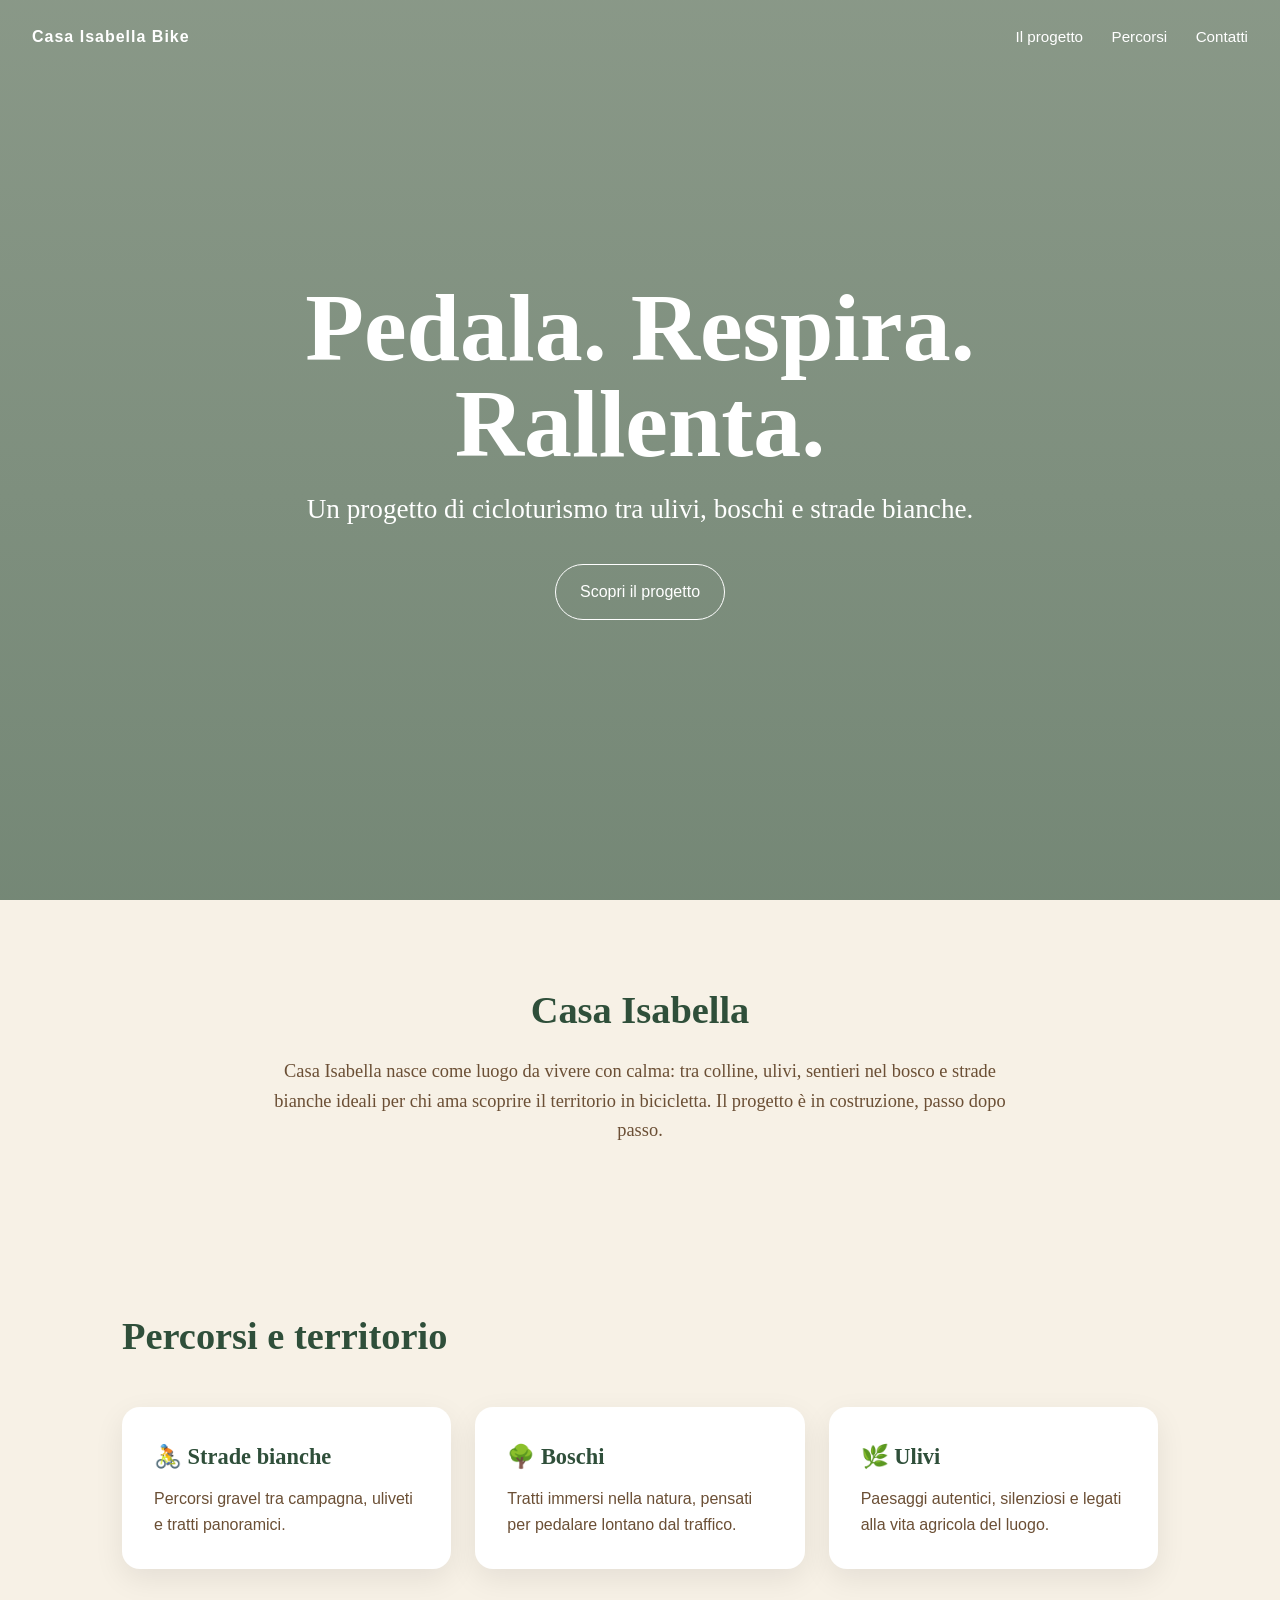
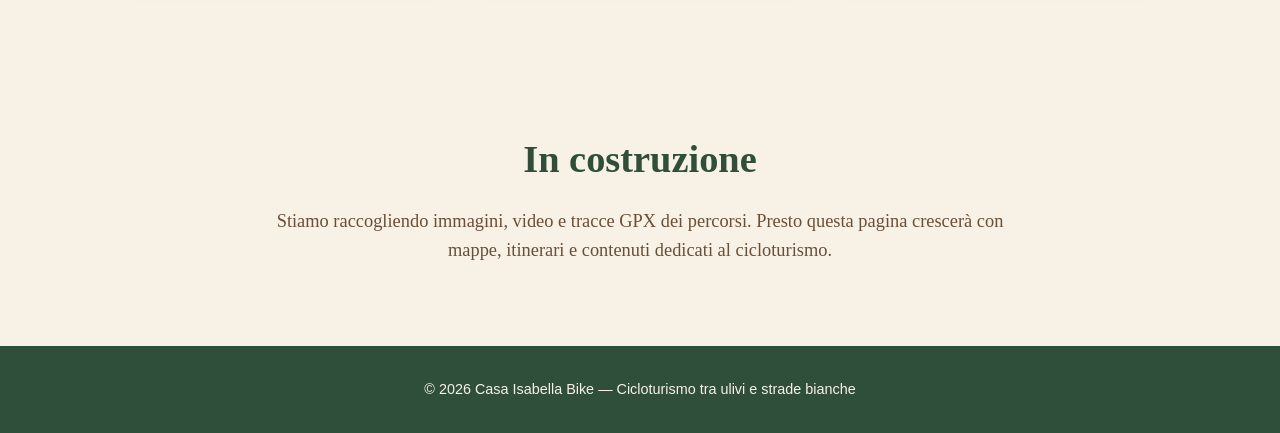
==== index.html @ 79f122bd "background image" ====
<!DOCTYPE html>
<html lang="it">
<head>
  <meta charset="UTF-8" />
  <meta name="viewport" content="width=device-width, initial-scale=1.0" />
  <title>Casa Isabella Bike</title>
  <meta name="description" content="Casa Isabella Bike: un progetto di cicloturismo tra ulivi, boschi e strade bianche." />

  <style>
    :root {
      --green: #2f4f3a;
      --olive: #7a7f45;
      --cream: #f7f1e6;
      --brown: #6b4f35;
      --white: #ffffff;
    }

    * {
      box-sizing: border-box;
      margin: 0;
      padding: 0;
    }

    body {
      font-family: Georgia, "Times New Roman", serif;
      background: var(--cream);
      color: var(--green);
      line-height: 1.6;
    }

    header {
      min-height: 100vh;
      display: flex;
      align-items: center;
      justify-content: center;
      text-align: center;
      padding: 2rem;
      background:
        linear-gradient(rgba(47, 79, 58, 0.55), rgba(47, 79, 58, 0.65)),
        url("images/IMG_0531.JPG");
      background-size: cover;
      background-position: center;
      color: var(--white);
    }

    nav {
      position: absolute;
      top: 0;
      width: 100%;
      padding: 1.5rem 2rem;
      display: flex;
      justify-content: space-between;
      align-items: center;
      font-family: Arial, sans-serif;
    }

    nav .logo {
      font-weight: bold;
      letter-spacing: 1px;
    }

    nav a {
      color: var(--white);
      text-decoration: none;
      margin-left: 1.5rem;
      font-size: 0.95rem;
    }

    .hero {
      max-width: 850px;
    }

    .hero h1 {
      font-size: clamp(3rem, 8vw, 6rem);
      line-height: 1;
      margin-bottom: 1rem;
    }

    .hero p {
      font-size: clamp(1.2rem, 2.5vw, 1.7rem);
      margin-bottom: 2rem;
    }

    .button {
      display: inline-block;
      padding: 0.9rem 1.5rem;
      border: 1px solid var(--white);
      border-radius: 999px;
      color: var(--white);
      text-decoration: none;
      font-family: Arial, sans-serif;
      transition: 0.2s ease;
    }

    .button:hover {
      background: var(--white);
      color: var(--green);
    }

    section {
      padding: 5rem 2rem;
      max-width: 1100px;
      margin: auto;
    }

    .intro {
      text-align: center;
      max-width: 800px;
    }

    .intro h2,
    .cards h2 {
      font-size: 2.4rem;
      margin-bottom: 1rem;
    }

    .intro p {
      font-size: 1.15rem;
      color: var(--brown);
    }

    .card-grid {
      display: grid;
      grid-template-columns: repeat(auto-fit, minmax(230px, 1fr));
      gap: 1.5rem;
      margin-top: 2.5rem;
    }

    .card {
      background: var(--white);
      padding: 2rem;
      border-radius: 18px;
      box-shadow: 0 10px 30px rgba(0,0,0,0.08);
    }

    .card h3 {
      margin-bottom: 0.7rem;
      font-size: 1.4rem;
    }

    .card p {
      color: var(--brown);
      font-family: Arial, sans-serif;
    }

    footer {
      text-align: center;
      padding: 2rem;
      background: var(--green);
      color: var(--cream);
      font-family: Arial, sans-serif;
      font-size: 0.9rem;
    }

    @media (max-width: 700px) {
      nav {
        flex-direction: column;
        gap: 0.8rem;
      }

      nav a {
        margin: 0 0.5rem;
      }
    }
  </style>
</head>

<body>

  <header>
    <nav>
      <div class="logo">Casa Isabella Bike</div>
      <div>
        <a href="#progetto">Il progetto</a>
        <a href="#percorsi">Percorsi</a>
        <a href="#contatti">Contatti</a>
      </div>
    </nav>

    <div class="hero">
      <h1>Pedala. Respira. Rallenta.</h1>
      <p>Un progetto di cicloturismo tra ulivi, boschi e strade bianche.</p>
      <a class="button" href="#progetto">Scopri il progetto</a>
    </div>
  </header>

  <section id="progetto" class="intro">
    <h2>Casa Isabella</h2>
    <p>
      Casa Isabella nasce come luogo da vivere con calma: tra colline, ulivi,
      sentieri nel bosco e strade bianche ideali per chi ama scoprire il territorio
      in bicicletta. Il progetto è in costruzione, passo dopo passo.
    </p>
  </section>

  <section id="percorsi" class="cards">
    <h2>Percorsi e territorio</h2>

    <div class="card-grid">
      <div class="card">
        <h3>🚴 Strade bianche</h3>
        <p>Percorsi gravel tra campagna, uliveti e tratti panoramici.</p>
      </div>

      <div class="card">
        <h3>🌳 Boschi</h3>
        <p>Tratti immersi nella natura, pensati per pedalare lontano dal traffico.</p>
      </div>

      <div class="card">
        <h3>🌿 Ulivi</h3>
        <p>Paesaggi autentici, silenziosi e legati alla vita agricola del luogo.</p>
      </div>
    </div>
  </section>

  <section id="contatti" class="intro">
    <h2>In costruzione</h2>
    <p>
      Stiamo raccogliendo immagini, video e tracce GPX dei percorsi.
      Presto questa pagina crescerà con mappe, itinerari e contenuti dedicati al cicloturismo.
    </p>
  </section>

  <footer>
    © 2026 Casa Isabella Bike — Cicloturismo tra ulivi e strade bianche
  </footer>

</body>
</html>
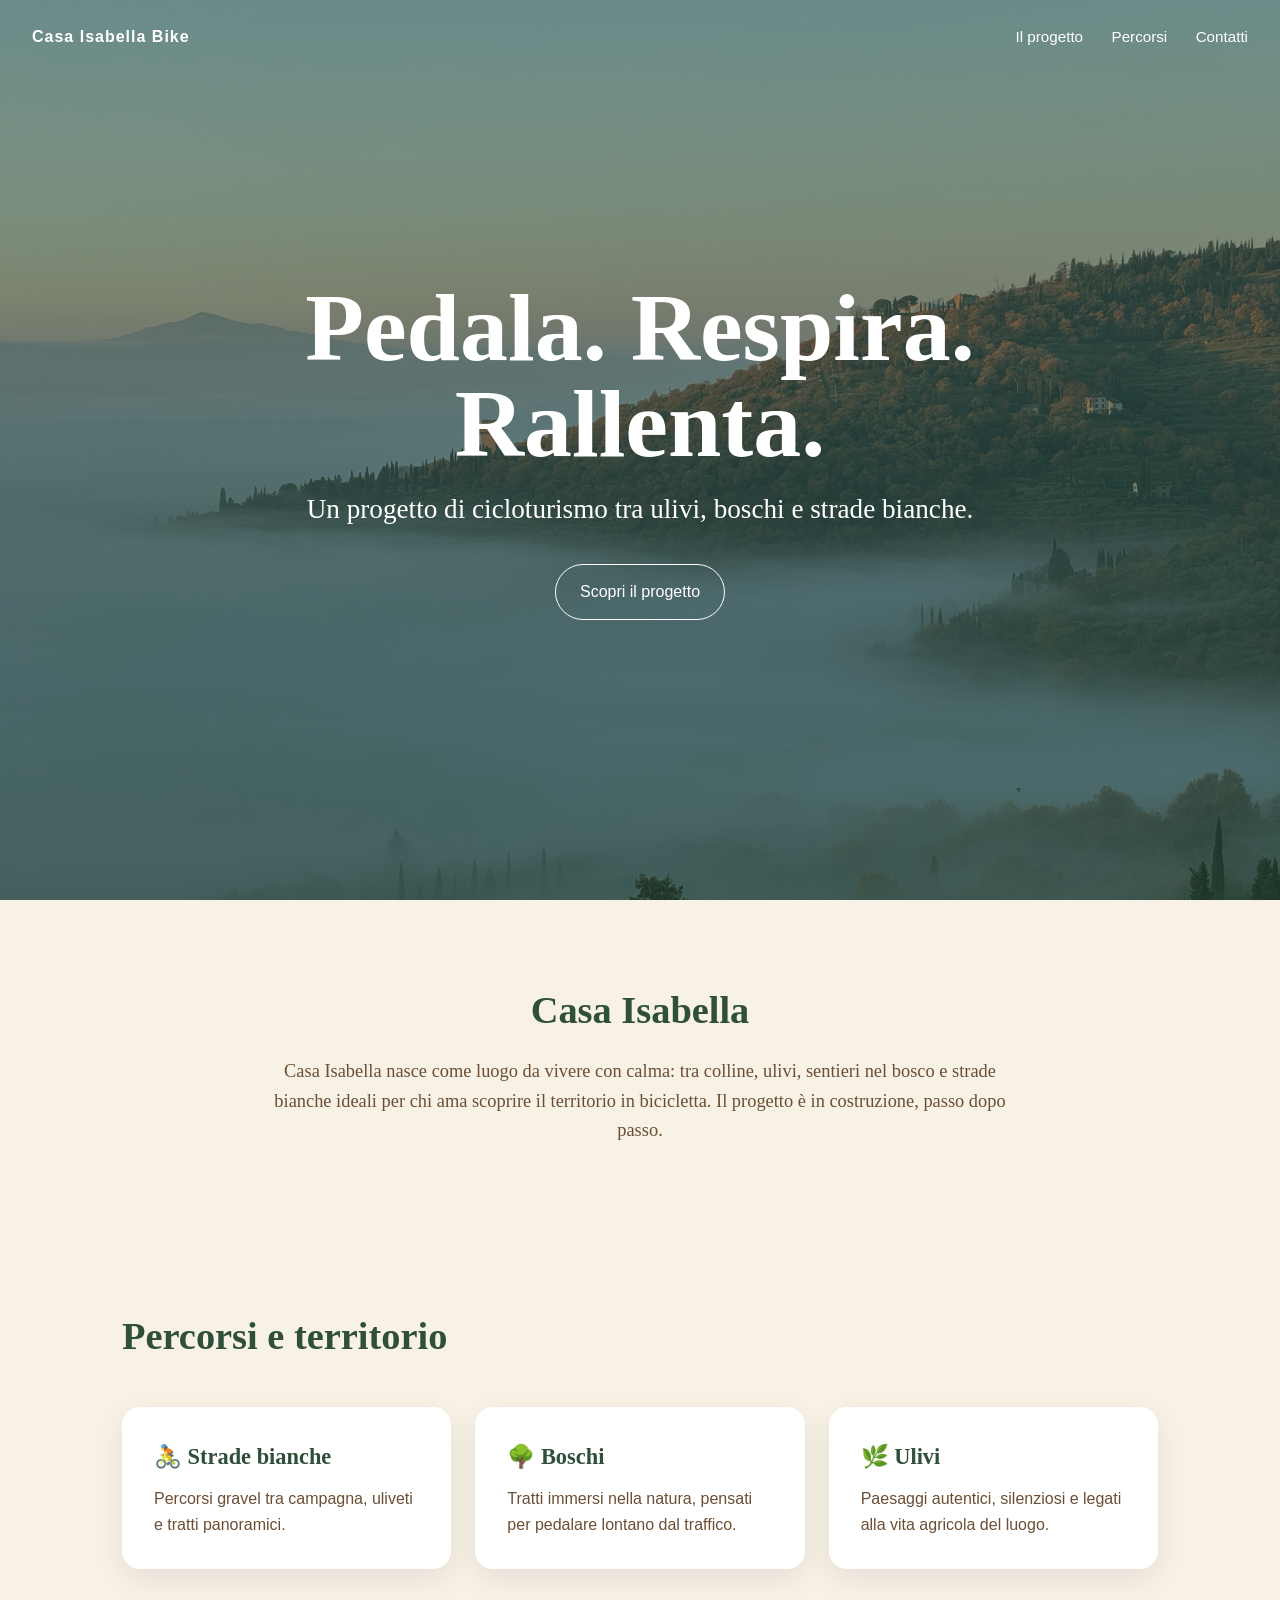
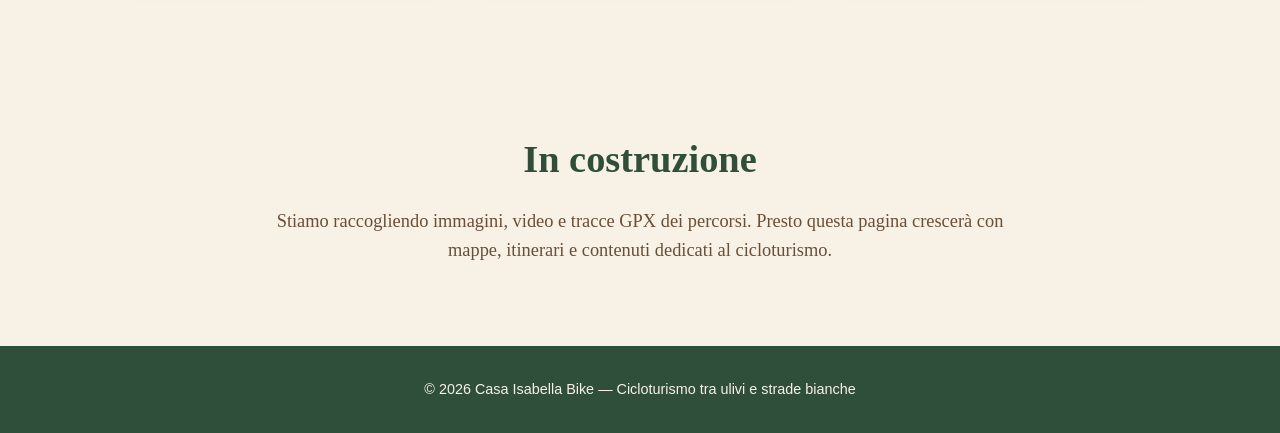
==== commit 275b403d: "let's start" ====
--- a/index.html
+++ b/index.html
@@ -37,7 +37,7 @@
       padding: 2rem;
       background:
         linear-gradient(rgba(47, 79, 58, 0.55), rgba(47, 79, 58, 0.65)),
-        url("images/IMG_0531.JPG");
+        url("images/IMG_1263.JPG");
       background-size: cover;
       background-position: center;
       color: var(--white);
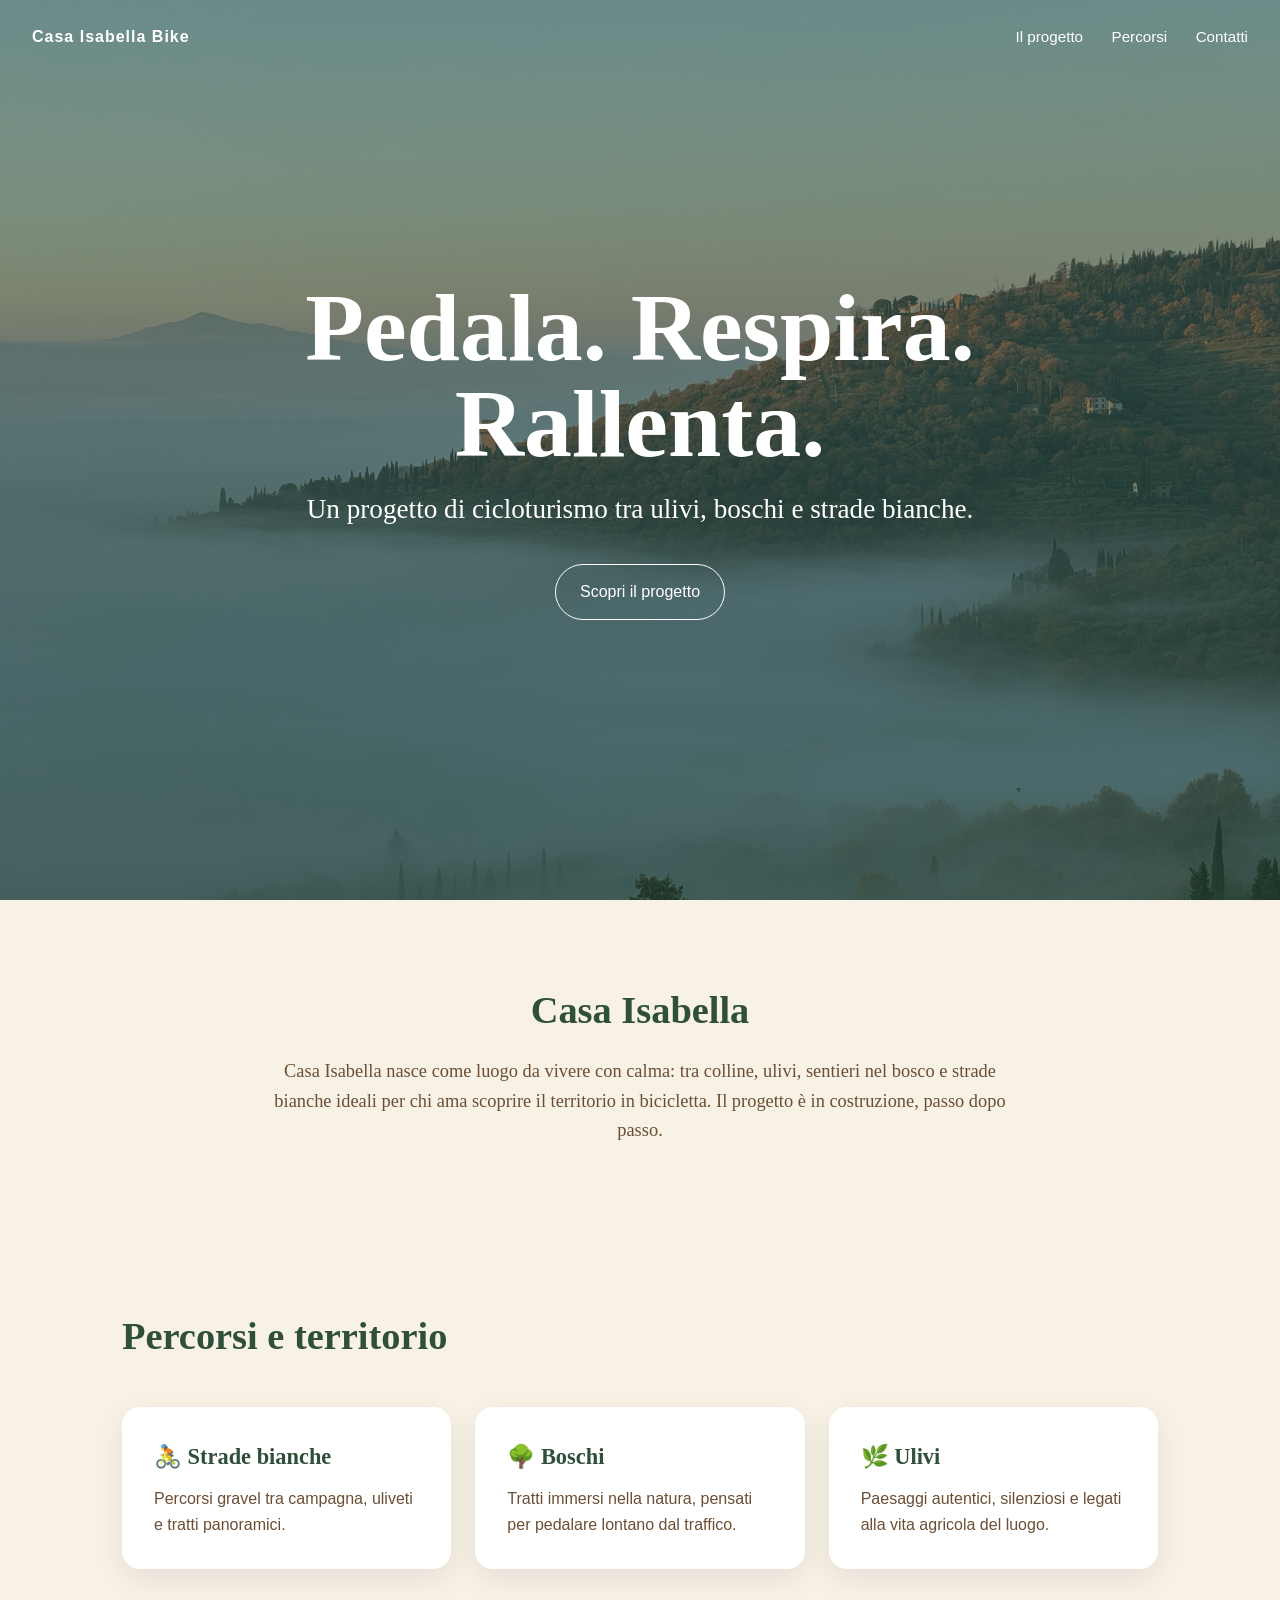
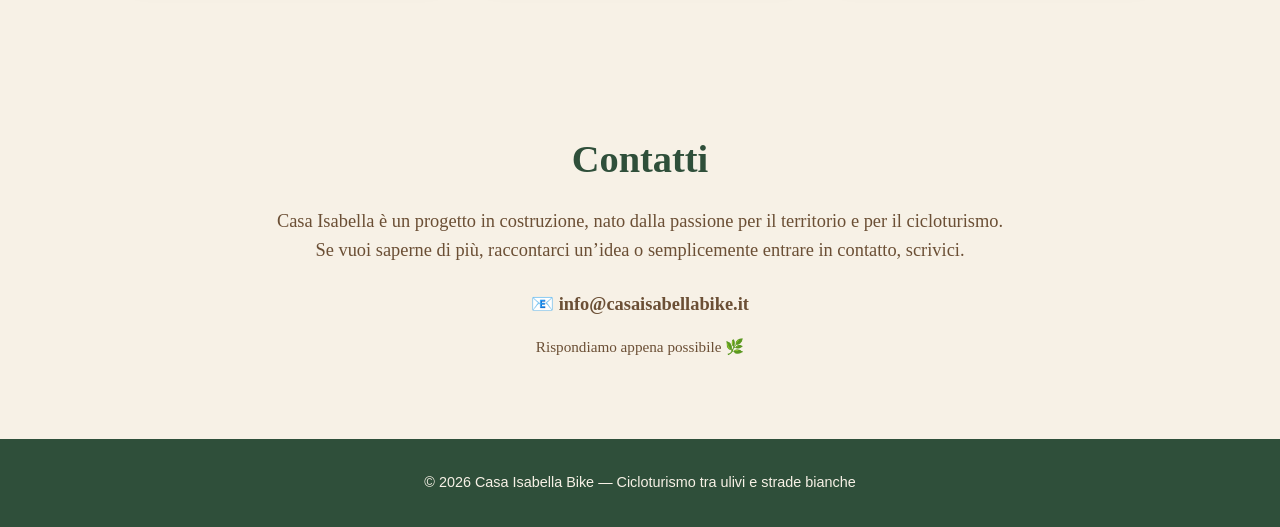
==== commit f4f891f5: "let's start" ====
--- a/index.html
+++ b/index.html
@@ -37,7 +37,7 @@
       padding: 2rem;
       background:
         linear-gradient(rgba(47, 79, 58, 0.55), rgba(47, 79, 58, 0.65)),
-        url("images/IMG_1263.JPG");
+        url("images/hero003.jpg");
       background-size: cover;
       background-position: center;
       color: var(--white);
@@ -215,13 +215,22 @@
   </section>
 
   <section id="contatti" class="intro">
-    <h2>In costruzione</h2>
+    <h2>Contatti</h2>
+  
     <p>
-      Stiamo raccogliendo immagini, video e tracce GPX dei percorsi.
-      Presto questa pagina crescerà con mappe, itinerari e contenuti dedicati al cicloturismo.
+      Casa Isabella è un progetto in costruzione, nato dalla passione per il territorio
+      e per il cicloturismo. Se vuoi saperne di più, raccontarci un’idea o semplicemente
+      entrare in contatto, scrivici.
+    </p>
+  
+    <p style="margin-top: 1.5rem; font-weight: bold;">
+      📧 info@casaisabellabike.it
+    </p>
+  
+    <p style="margin-top: 1rem; font-size: 0.95rem; color: #6b4f35;">
+      Rispondiamo appena possibile 🌿
     </p>
   </section>
-
   <footer>
     © 2026 Casa Isabella Bike — Cicloturismo tra ulivi e strade bianche
   </footer>
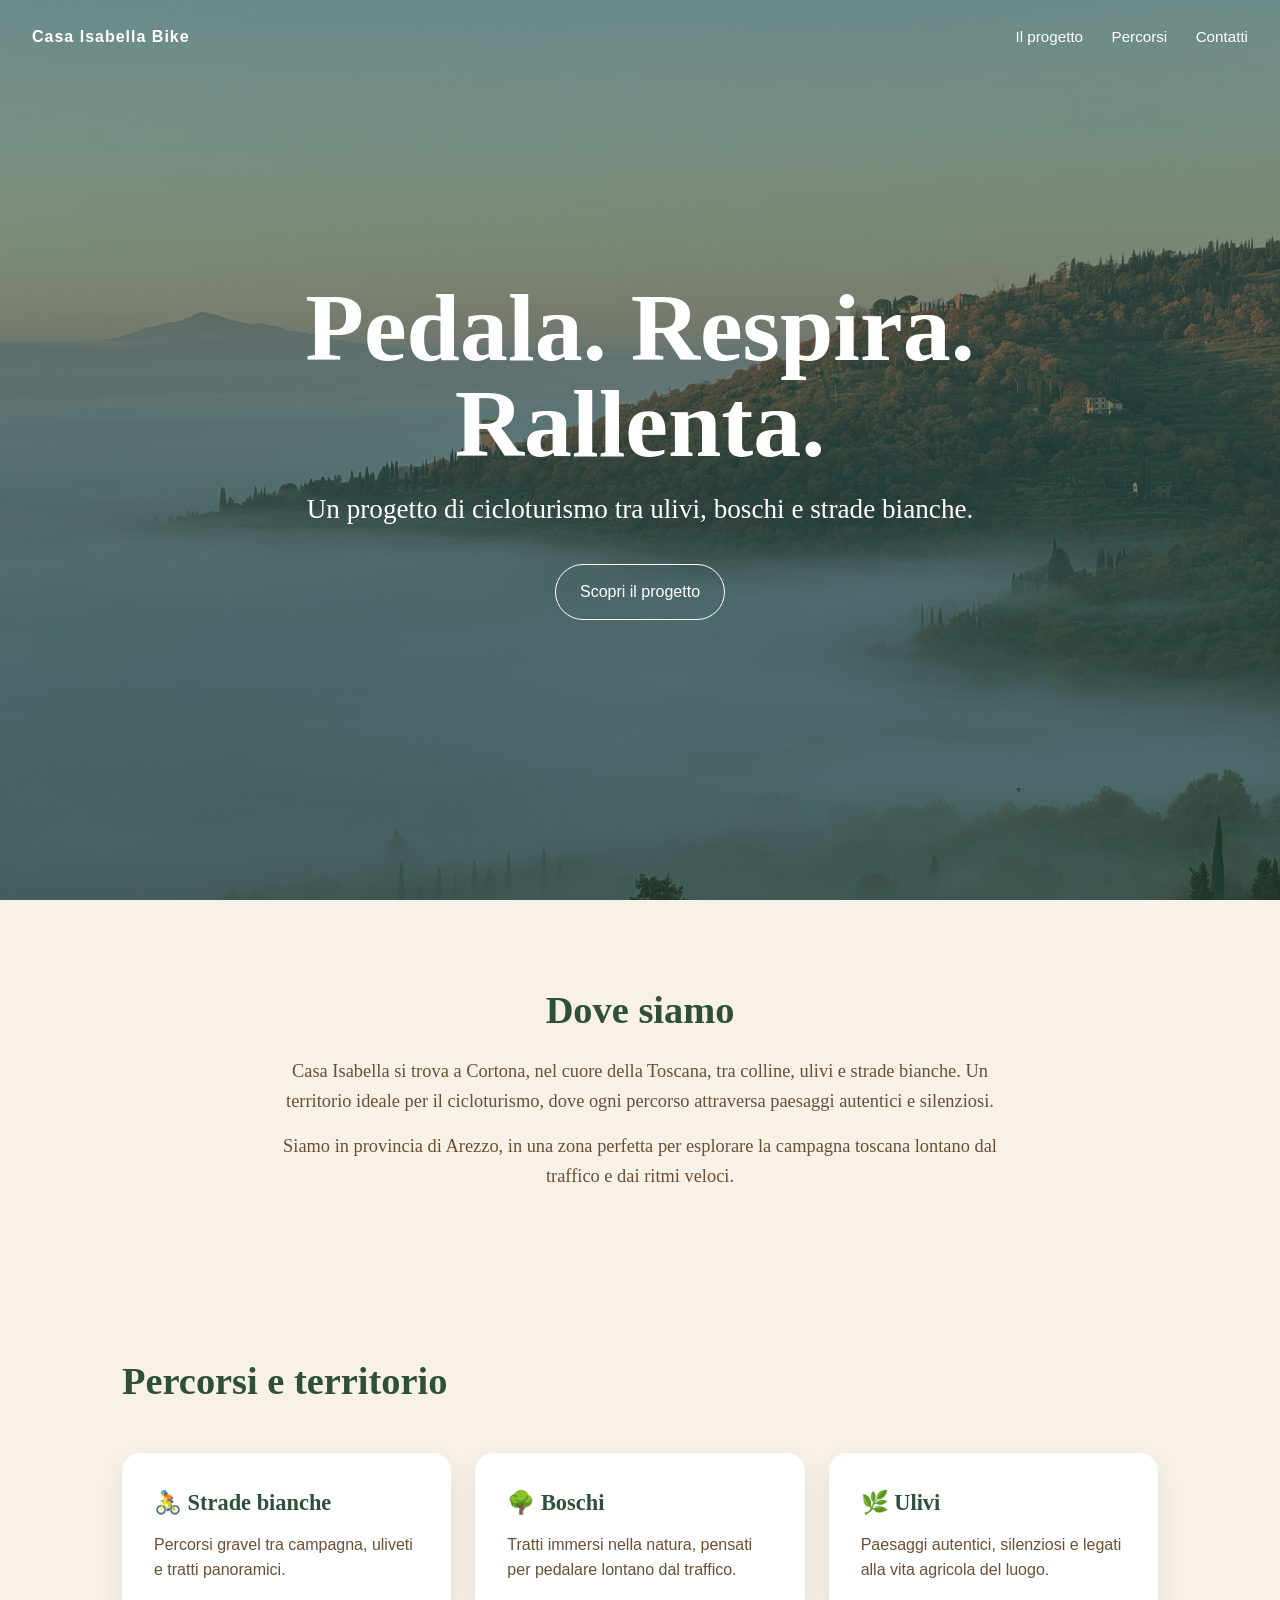
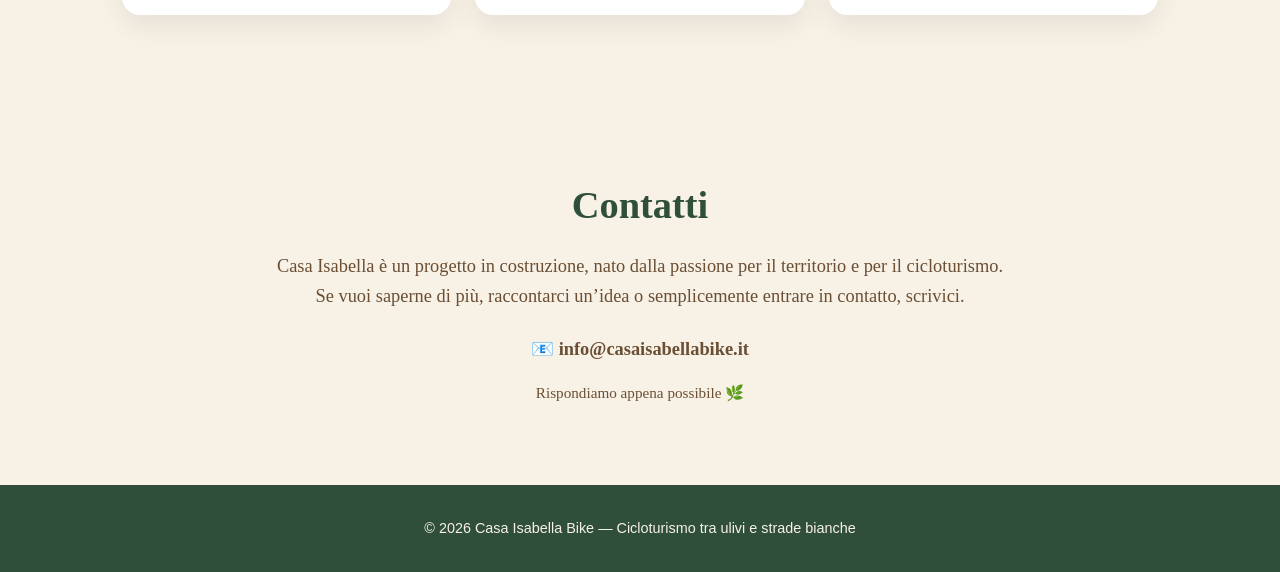
==== commit bf189788: "let's start" ====
--- a/index.html
+++ b/index.html
@@ -184,12 +184,18 @@
     </div>
   </header>
 
-  <section id="progetto" class="intro">
-    <h2>Casa Isabella</h2>
+  <section class="intro">
+    <h2>Dove siamo</h2>
+
     <p>
-      Casa Isabella nasce come luogo da vivere con calma: tra colline, ulivi,
-      sentieri nel bosco e strade bianche ideali per chi ama scoprire il territorio
-      in bicicletta. Il progetto è in costruzione, passo dopo passo.
+      Casa Isabella si trova a Cortona, nel cuore della Toscana, tra colline,
+      ulivi e strade bianche. Un territorio ideale per il cicloturismo,
+      dove ogni percorso attraversa paesaggi autentici e silenziosi.
+    </p>
+
+    <p style="margin-top: 1rem;">
+      Siamo in provincia di Arezzo, in una zona perfetta per esplorare la campagna
+      toscana lontano dal traffico e dai ritmi veloci.
     </p>
   </section>
 
@@ -215,18 +221,19 @@
   </section>
 
   <section id="contatti" class="intro">
+
     <h2>Contatti</h2>
-  
+
     <p>
       Casa Isabella è un progetto in costruzione, nato dalla passione per il territorio
       e per il cicloturismo. Se vuoi saperne di più, raccontarci un’idea o semplicemente
       entrare in contatto, scrivici.
     </p>
-  
+
     <p style="margin-top: 1.5rem; font-weight: bold;">
       📧 info@casaisabellabike.it
     </p>
-  
+
     <p style="margin-top: 1rem; font-size: 0.95rem; color: #6b4f35;">
       Rispondiamo appena possibile 🌿
     </p>
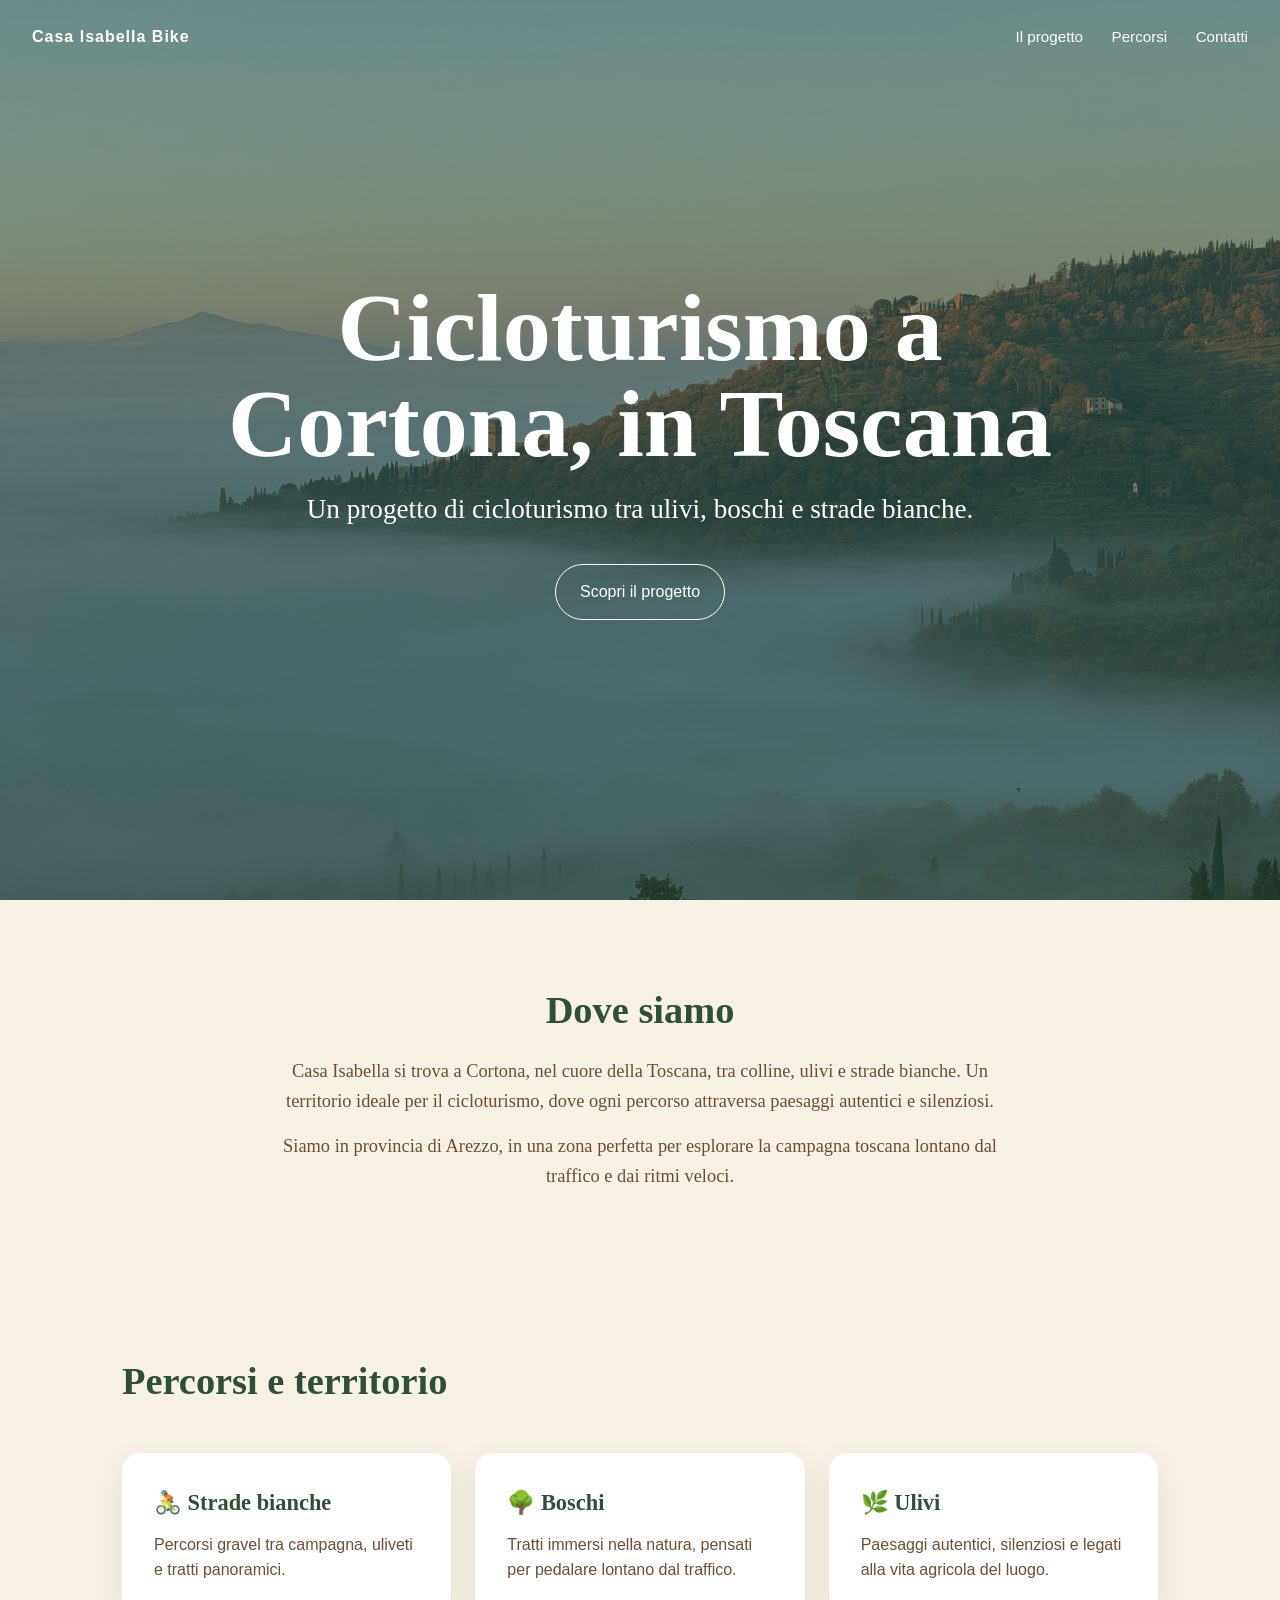
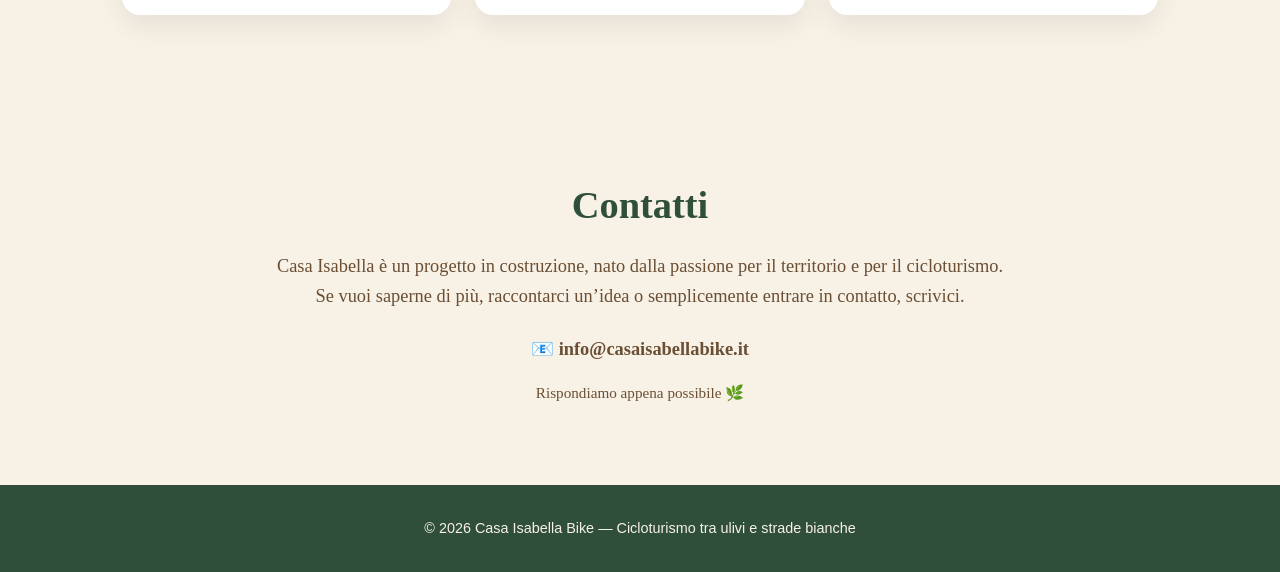
==== commit 3c3f8549: "let's start" ====
--- a/index.html
+++ b/index.html
@@ -178,7 +178,7 @@
     </nav>
 
     <div class="hero">
-      <h1>Pedala. Respira. Rallenta.</h1>
+      <h1>Cicloturismo a Cortona, in Toscana</h1>
       <p>Un progetto di cicloturismo tra ulivi, boschi e strade bianche.</p>
       <a class="button" href="#progetto">Scopri il progetto</a>
     </div>
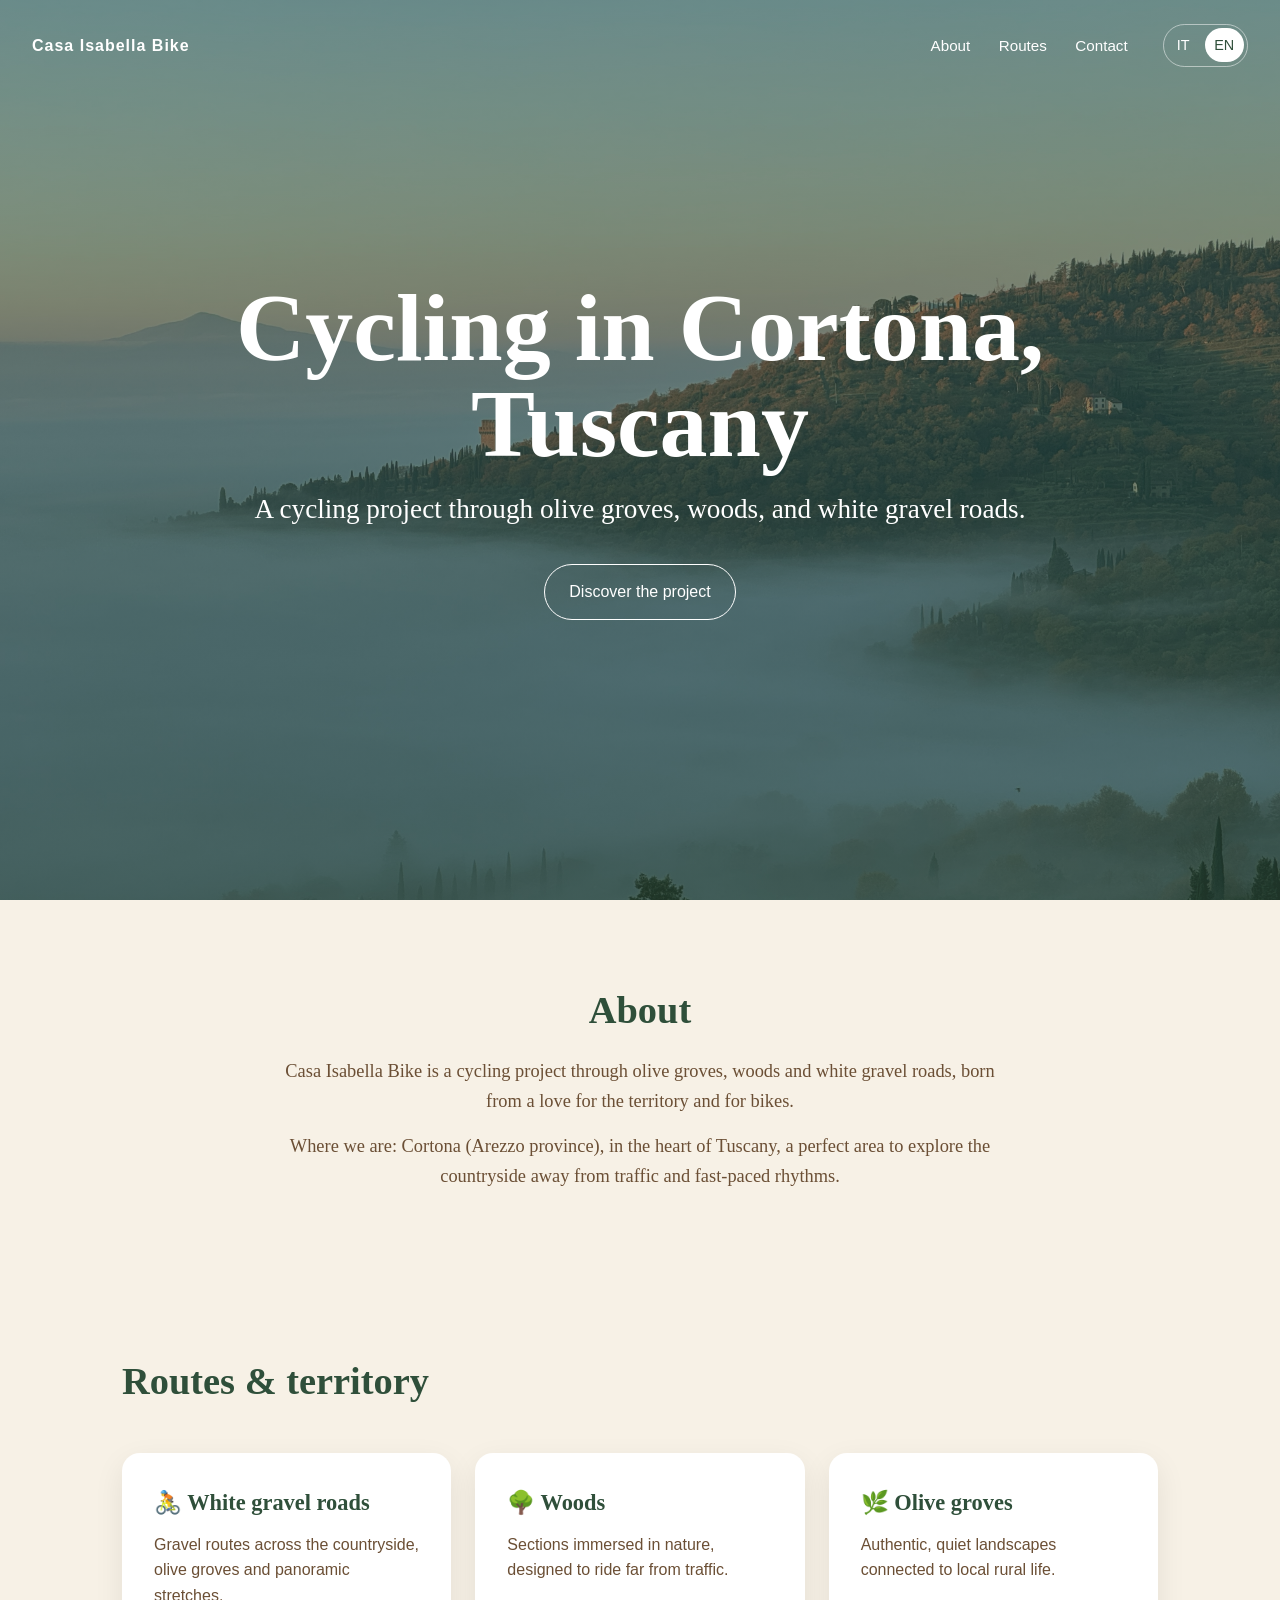
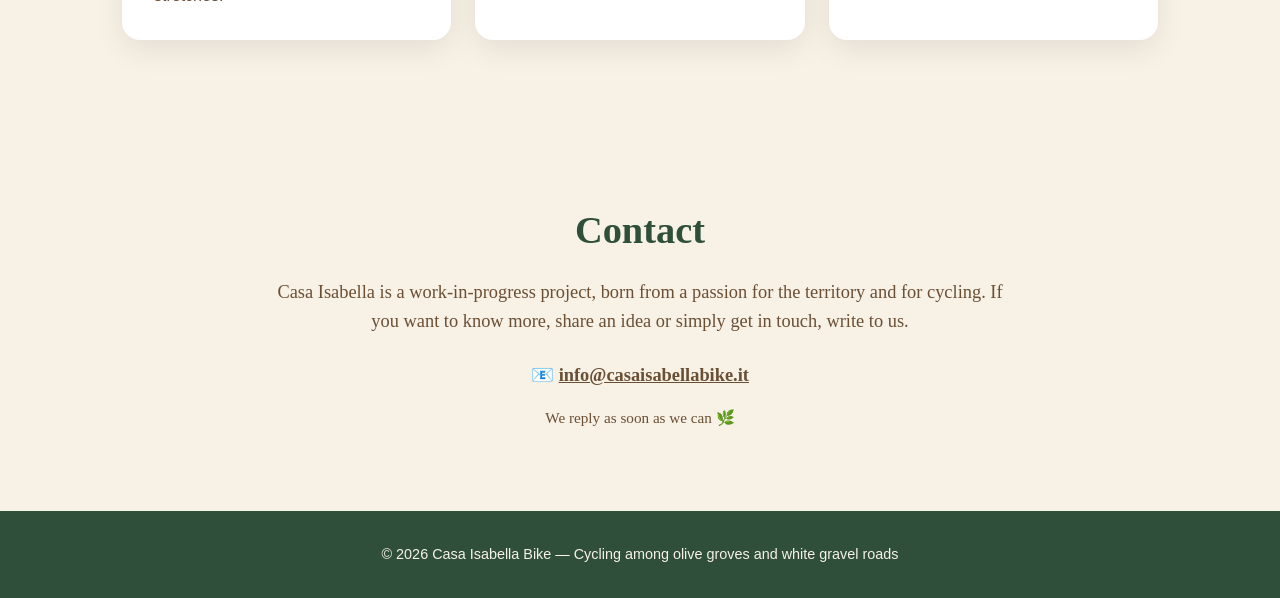
==== commit e1363d6c: "let's start" ====
--- a/index.html
+++ b/index.html
@@ -19,6 +19,10 @@
       box-sizing: border-box;
       margin: 0;
       padding: 0;
+    }
+
+    html {
+      scroll-behavior: smooth;
     }
 
     body {
@@ -59,11 +63,52 @@
       letter-spacing: 1px;
     }
 
+    .nav-right {
+      display: flex;
+      align-items: center;
+      gap: 1rem;
+      flex-wrap: wrap;
+      justify-content: center;
+    }
+
     nav a {
       color: var(--white);
       text-decoration: none;
       margin-left: 1.5rem;
       font-size: 0.95rem;
+    }
+
+    .lang-switch {
+      display: inline-flex;
+      gap: 0.35rem;
+      border: 1px solid rgba(255,255,255,0.5);
+      border-radius: 999px;
+      padding: 0.2rem;
+      margin-left: 1.2rem;
+    }
+
+    .lang-switch button {
+      appearance: none;
+      background: transparent;
+      border: none;
+      color: var(--white);
+      padding: 0.35rem 0.6rem;
+      border-radius: 999px;
+      font: inherit;
+      font-size: 0.9rem;
+      cursor: pointer;
+    }
+
+    .lang-switch button[aria-pressed="true"] {
+      background: var(--white);
+      color: var(--green);
+    }
+
+    nav a:focus-visible,
+    .button:focus-visible,
+    .lang-switch button:focus-visible {
+      outline: 3px solid var(--white);
+      outline-offset: 4px;
     }
 
     .hero {
@@ -161,86 +206,189 @@
       nav a {
         margin: 0 0.5rem;
       }
+
+      .lang-switch {
+        margin-left: 0;
+      }
     }
   </style>
 </head>
 
 <body>
-
   <header>
-    <nav>
+    <nav aria-label="Navigazione principale">
       <div class="logo">Casa Isabella Bike</div>
-      <div>
-        <a href="#progetto">Il progetto</a>
-        <a href="#percorsi">Percorsi</a>
-        <a href="#contatti">Contatti</a>
+      <div class="nav-right">
+        <div class="nav-links">
+          <a href="#progetto" data-i18n="nav.project">Il progetto</a>
+          <a href="#percorsi" data-i18n="nav.routes">Percorsi</a>
+          <a href="#contatti" data-i18n="nav.contact">Contatti</a>
+        </div>
+        <div class="lang-switch" role="group" aria-label="Lingua / Language">
+          <button type="button" id="lang-it" aria-pressed="true" aria-label="Italiano">IT</button>
+          <button type="button" id="lang-en" aria-pressed="false" aria-label="English">EN</button>
+        </div>
       </div>
     </nav>
 
     <div class="hero">
-      <h1>Cicloturismo a Cortona, in Toscana</h1>
-      <p>Un progetto di cicloturismo tra ulivi, boschi e strade bianche.</p>
-      <a class="button" href="#progetto">Scopri il progetto</a>
+      <h1 data-i18n="hero.title">Cicloturismo a Cortona, in Toscana</h1>
+      <p data-i18n="hero.subtitle">Un progetto di cicloturismo tra ulivi, boschi e strade bianche.</p>
+      <a class="button" href="#progetto" data-i18n="hero.cta">Scopri il progetto</a>
     </div>
   </header>
 
-  <section class="intro">
-    <h2>Dove siamo</h2>
-
-    <p>
-      Casa Isabella si trova a Cortona, nel cuore della Toscana, tra colline,
-      ulivi e strade bianche. Un territorio ideale per il cicloturismo,
-      dove ogni percorso attraversa paesaggi autentici e silenziosi.
-    </p>
-
-    <p style="margin-top: 1rem;">
-      Siamo in provincia di Arezzo, in una zona perfetta per esplorare la campagna
-      toscana lontano dal traffico e dai ritmi veloci.
+  <section id="progetto" class="intro">
+    <h2 data-i18n="project.title">Il progetto</h2>
+
+    <p data-i18n="project.p1">
+      Casa Isabella Bike &egrave; un progetto di cicloturismo tra ulivi, boschi e strade bianche,
+      nato dalla passione per il territorio e per la bicicletta.
+    </p>
+
+    <p style="margin-top: 1rem;" data-i18n="project.p2">
+      Dove siamo: Cortona (provincia di Arezzo), nel cuore della Toscana, in una zona perfetta
+      per esplorare la campagna lontano dal traffico e dai ritmi veloci.
     </p>
   </section>
 
   <section id="percorsi" class="cards">
-    <h2>Percorsi e territorio</h2>
+    <h2 data-i18n="routes.title">Percorsi e territorio</h2>
 
     <div class="card-grid">
       <div class="card">
-        <h3>🚴 Strade bianche</h3>
-        <p>Percorsi gravel tra campagna, uliveti e tratti panoramici.</p>
+        <h3 data-i18n="routes.card1.title">&#x1F6B4; Strade bianche</h3>
+        <p data-i18n="routes.card1.body">Percorsi gravel tra campagna, uliveti e tratti panoramici.</p>
       </div>
 
       <div class="card">
-        <h3>🌳 Boschi</h3>
-        <p>Tratti immersi nella natura, pensati per pedalare lontano dal traffico.</p>
+        <h3 data-i18n="routes.card2.title">&#x1F333; Boschi</h3>
+        <p data-i18n="routes.card2.body">Tratti immersi nella natura, pensati per pedalare lontano dal traffico.</p>
       </div>
 
       <div class="card">
-        <h3>🌿 Ulivi</h3>
-        <p>Paesaggi autentici, silenziosi e legati alla vita agricola del luogo.</p>
+        <h3 data-i18n="routes.card3.title">&#x1F33F; Ulivi</h3>
+        <p data-i18n="routes.card3.body">Paesaggi autentici, silenziosi e legati alla vita agricola del luogo.</p>
       </div>
     </div>
   </section>
 
   <section id="contatti" class="intro">
-
-    <h2>Contatti</h2>
-
-    <p>
-      Casa Isabella è un progetto in costruzione, nato dalla passione per il territorio
-      e per il cicloturismo. Se vuoi saperne di più, raccontarci un’idea o semplicemente
+    <h2 data-i18n="contact.title">Contatti</h2>
+
+    <p data-i18n="contact.p1">
+      Casa Isabella &egrave; un progetto in costruzione, nato dalla passione per il territorio
+      e per il cicloturismo. Se vuoi saperne di pi&ugrave;, raccontarci un&rsquo;idea o semplicemente
       entrare in contatto, scrivici.
     </p>
 
     <p style="margin-top: 1.5rem; font-weight: bold;">
-      📧 info@casaisabellabike.it
-    </p>
-
-    <p style="margin-top: 1rem; font-size: 0.95rem; color: #6b4f35;">
-      Rispondiamo appena possibile 🌿
+      &#x1F4E7; <a href="mailto:info@casaisabellabike.it" style="color: inherit;">info@casaisabellabike.it</a>
+    </p>
+
+    <p style="margin-top: 1rem; font-size: 0.95rem; color: #6b4f35;" data-i18n="contact.note">
+      Rispondiamo appena possibile &#x1F33F;
     </p>
   </section>
+
   <footer>
-    © 2026 Casa Isabella Bike — Cicloturismo tra ulivi e strade bianche
+    <span data-i18n="footer.text">&copy; 2026 Casa Isabella Bike &mdash; Cicloturismo tra ulivi e strade bianche</span>
   </footer>
 
+  <script>
+    const I18N = {
+      it: {
+        "meta.title": "Casa Isabella Bike",
+        "meta.description": "Casa Isabella Bike: un progetto di cicloturismo tra ulivi, boschi e strade bianche.",
+        "nav.project": "Il progetto",
+        "nav.routes": "Percorsi",
+        "nav.contact": "Contatti",
+        "hero.title": "Cicloturismo a Cortona, in Toscana",
+        "hero.subtitle": "Un progetto di cicloturismo tra ulivi, boschi e strade bianche.",
+        "hero.cta": "Scopri il progetto",
+        "project.title": "Il progetto",
+        "project.p1": "Casa Isabella Bike &egrave; un progetto di cicloturismo tra ulivi, boschi e strade bianche, nato dalla passione per il territorio e per la bicicletta.",
+        "project.p2": "Dove siamo: Cortona (provincia di Arezzo), nel cuore della Toscana, in una zona perfetta per esplorare la campagna lontano dal traffico e dai ritmi veloci.",
+        "routes.title": "Percorsi e territorio",
+        "routes.card1.title": "&#x1F6B4; Strade bianche",
+        "routes.card1.body": "Percorsi gravel tra campagna, uliveti e tratti panoramici.",
+        "routes.card2.title": "&#x1F333; Boschi",
+        "routes.card2.body": "Tratti immersi nella natura, pensati per pedalare lontano dal traffico.",
+        "routes.card3.title": "&#x1F33F; Ulivi",
+        "routes.card3.body": "Paesaggi autentici, silenziosi e legati alla vita agricola del luogo.",
+        "contact.title": "Contatti",
+        "contact.p1": "Casa Isabella &egrave; un progetto in costruzione, nato dalla passione per il territorio e per il cicloturismo. Se vuoi saperne di pi&ugrave;, raccontarci un&rsquo;idea o semplicemente entrare in contatto, scrivici.",
+        "contact.note": "Rispondiamo appena possibile &#x1F33F;",
+        "footer.text": "&copy; 2026 Casa Isabella Bike &mdash; Cicloturismo tra ulivi e strade bianche",
+      },
+      en: {
+        "meta.title": "Casa Isabella Bike",
+        "meta.description": "Casa Isabella Bike: a cycling project through olive groves, woods and white gravel roads.",
+        "nav.project": "About",
+        "nav.routes": "Routes",
+        "nav.contact": "Contact",
+        "hero.title": "Cycling in Cortona, Tuscany",
+        "hero.subtitle": "A cycling project through olive groves, woods, and white gravel roads.",
+        "hero.cta": "Discover the project",
+        "project.title": "About",
+        "project.p1": "Casa Isabella Bike is a cycling project through olive groves, woods and white gravel roads, born from a love for the territory and for bikes.",
+        "project.p2": "Where we are: Cortona (Arezzo province), in the heart of Tuscany, a perfect area to explore the countryside away from traffic and fast-paced rhythms.",
+        "routes.title": "Routes &amp; territory",
+        "routes.card1.title": "&#x1F6B4; White gravel roads",
+        "routes.card1.body": "Gravel routes across the countryside, olive groves and panoramic stretches.",
+        "routes.card2.title": "&#x1F333; Woods",
+        "routes.card2.body": "Sections immersed in nature, designed to ride far from traffic.",
+        "routes.card3.title": "&#x1F33F; Olive groves",
+        "routes.card3.body": "Authentic, quiet landscapes connected to local rural life.",
+        "contact.title": "Contact",
+        "contact.p1": "Casa Isabella is a work-in-progress project, born from a passion for the territory and for cycling. If you want to know more, share an idea or simply get in touch, write to us.",
+        "contact.note": "We reply as soon as we can &#x1F33F;",
+        "footer.text": "&copy; 2026 Casa Isabella Bike &mdash; Cycling among olive groves and white gravel roads",
+      }
+    };
+
+    function normalizeLang(lang) {
+      return lang === "en" ? "en" : "it";
+    }
+
+    function getInitialLang() {
+      const urlLang = new URLSearchParams(window.location.search).get("lang");
+      if (urlLang) return normalizeLang(urlLang);
+
+      const stored = localStorage.getItem("cib_lang");
+      if (stored) return normalizeLang(stored);
+
+      return normalizeLang((navigator.language || "").slice(0, 2));
+    }
+
+    function setLang(lang) {
+      const normalized = normalizeLang(lang);
+      const dict = I18N[normalized];
+      if (!dict) return;
+
+      document.documentElement.lang = normalized;
+      localStorage.setItem("cib_lang", normalized);
+
+      const pressedIt = normalized === "it";
+      document.getElementById("lang-it").setAttribute("aria-pressed", String(pressedIt));
+      document.getElementById("lang-en").setAttribute("aria-pressed", String(!pressedIt));
+
+      if (dict["meta.title"]) document.title = dict["meta.title"];
+      const metaDesc = document.querySelector('meta[name="description"]');
+      if (metaDesc && dict["meta.description"]) metaDesc.setAttribute("content", dict["meta.description"]);
+
+      document.querySelectorAll("[data-i18n]").forEach((el) => {
+        const key = el.getAttribute("data-i18n");
+        if (!key) return;
+        const value = dict[key];
+        if (typeof value !== "string") return;
+        el.innerHTML = value;
+      });
+    }
+
+    document.getElementById("lang-it").addEventListener("click", () => setLang("it"));
+    document.getElementById("lang-en").addEventListener("click", () => setLang("en"));
+    setLang(getInitialLang());
+  </script>
 </body>
-</html>+</html>
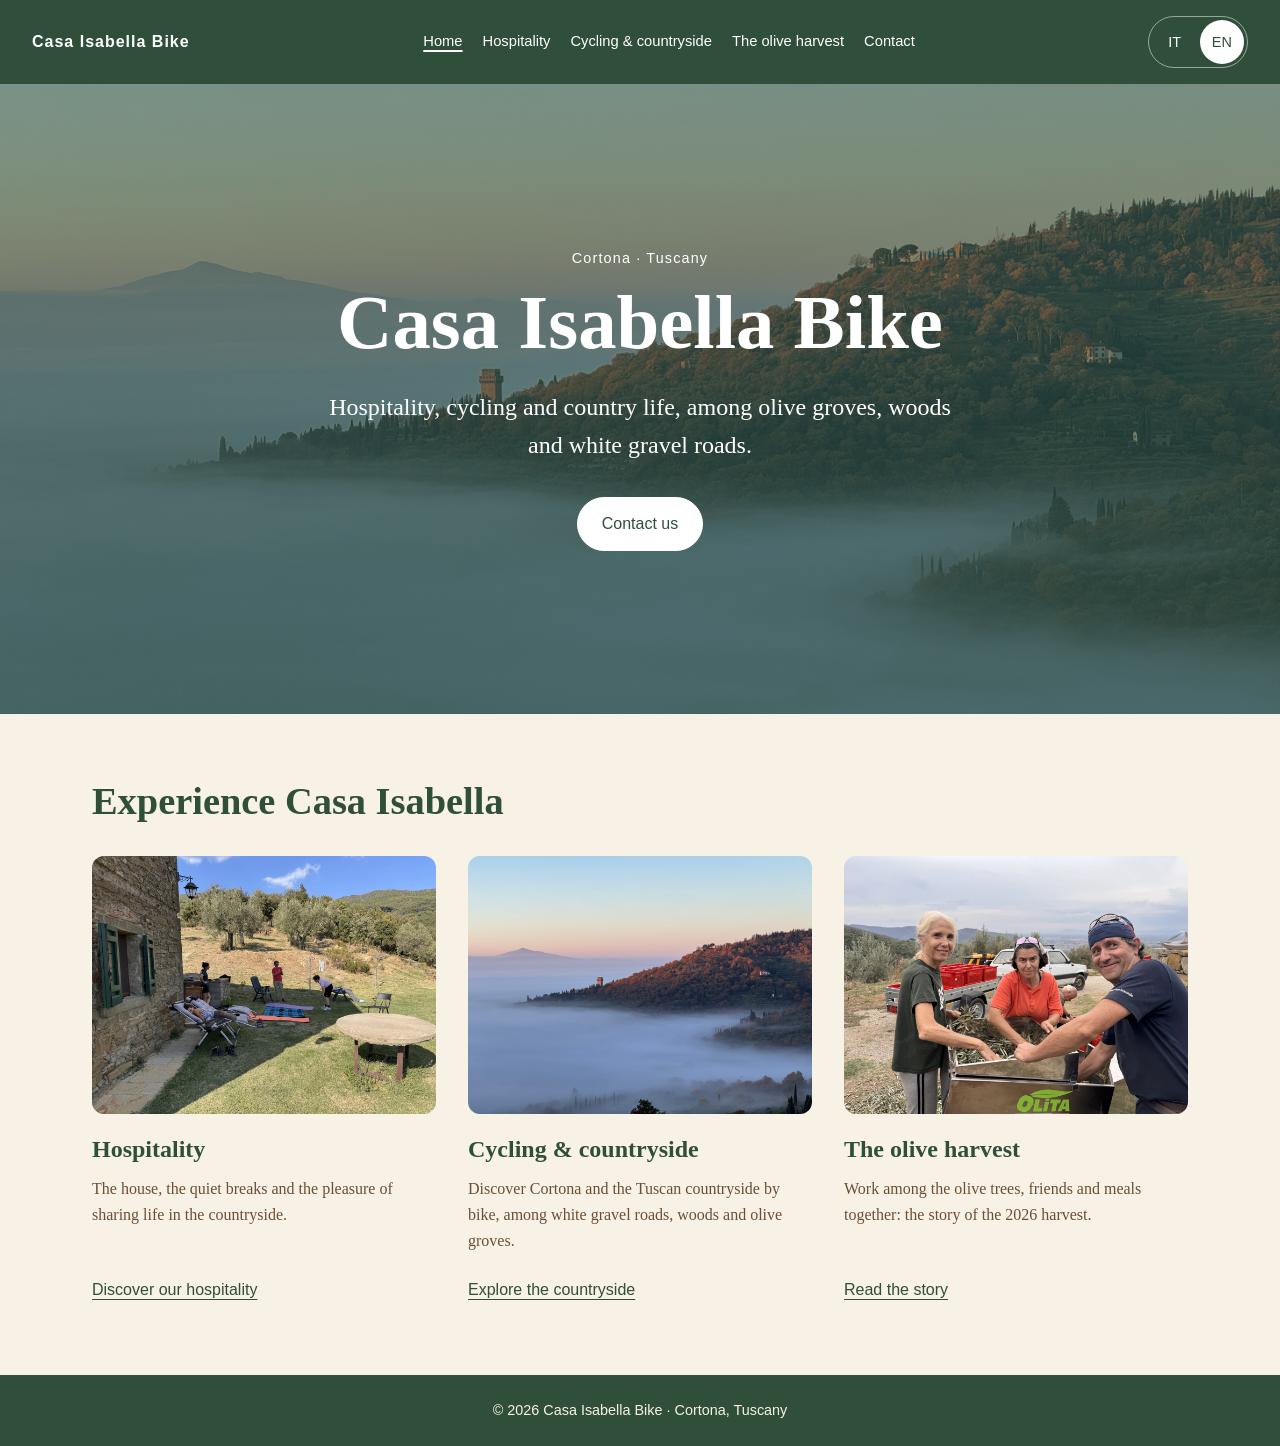
==== commit ab9dbb82: "Preserve local multipage site and 2026 harvest implementation on dev" ====
--- a/index.html
+++ b/index.html
@@ -3,392 +3,56 @@
 <head>
   <meta charset="UTF-8" />
   <meta name="viewport" content="width=device-width, initial-scale=1.0" />
-  <title>Casa Isabella Bike</title>
-  <meta name="description" content="Casa Isabella Bike: un progetto di cicloturismo tra ulivi, boschi e strade bianche." />
-
-  <style>
-    :root {
-      --green: #2f4f3a;
-      --olive: #7a7f45;
-      --cream: #f7f1e6;
-      --brown: #6b4f35;
-      --white: #ffffff;
-    }
-
-    * {
-      box-sizing: border-box;
-      margin: 0;
-      padding: 0;
-    }
-
-    html {
-      scroll-behavior: smooth;
-    }
-
-    body {
-      font-family: Georgia, "Times New Roman", serif;
-      background: var(--cream);
-      color: var(--green);
-      line-height: 1.6;
-    }
-
-    header {
-      min-height: 100vh;
-      display: flex;
-      align-items: center;
-      justify-content: center;
-      text-align: center;
-      padding: 2rem;
-      background:
-        linear-gradient(rgba(47, 79, 58, 0.55), rgba(47, 79, 58, 0.65)),
-        url("images/hero003.jpg");
-      background-size: cover;
-      background-position: center;
-      color: var(--white);
-    }
-
-    nav {
-      position: absolute;
-      top: 0;
-      width: 100%;
-      padding: 1.5rem 2rem;
-      display: flex;
-      justify-content: space-between;
-      align-items: center;
-      font-family: Arial, sans-serif;
-    }
-
-    nav .logo {
-      font-weight: bold;
-      letter-spacing: 1px;
-    }
-
-    .nav-right {
-      display: flex;
-      align-items: center;
-      gap: 1rem;
-      flex-wrap: wrap;
-      justify-content: center;
-    }
-
-    nav a {
-      color: var(--white);
-      text-decoration: none;
-      margin-left: 1.5rem;
-      font-size: 0.95rem;
-    }
-
-    .lang-switch {
-      display: inline-flex;
-      gap: 0.35rem;
-      border: 1px solid rgba(255,255,255,0.5);
-      border-radius: 999px;
-      padding: 0.2rem;
-      margin-left: 1.2rem;
-    }
-
-    .lang-switch button {
-      appearance: none;
-      background: transparent;
-      border: none;
-      color: var(--white);
-      padding: 0.35rem 0.6rem;
-      border-radius: 999px;
-      font: inherit;
-      font-size: 0.9rem;
-      cursor: pointer;
-    }
-
-    .lang-switch button[aria-pressed="true"] {
-      background: var(--white);
-      color: var(--green);
-    }
-
-    nav a:focus-visible,
-    .button:focus-visible,
-    .lang-switch button:focus-visible {
-      outline: 3px solid var(--white);
-      outline-offset: 4px;
-    }
-
-    .hero {
-      max-width: 850px;
-    }
-
-    .hero h1 {
-      font-size: clamp(3rem, 8vw, 6rem);
-      line-height: 1;
-      margin-bottom: 1rem;
-    }
-
-    .hero p {
-      font-size: clamp(1.2rem, 2.5vw, 1.7rem);
-      margin-bottom: 2rem;
-    }
-
-    .button {
-      display: inline-block;
-      padding: 0.9rem 1.5rem;
-      border: 1px solid var(--white);
-      border-radius: 999px;
-      color: var(--white);
-      text-decoration: none;
-      font-family: Arial, sans-serif;
-      transition: 0.2s ease;
-    }
-
-    .button:hover {
-      background: var(--white);
-      color: var(--green);
-    }
-
-    section {
-      padding: 5rem 2rem;
-      max-width: 1100px;
-      margin: auto;
-    }
-
-    .intro {
-      text-align: center;
-      max-width: 800px;
-    }
-
-    .intro h2,
-    .cards h2 {
-      font-size: 2.4rem;
-      margin-bottom: 1rem;
-    }
-
-    .intro p {
-      font-size: 1.15rem;
-      color: var(--brown);
-    }
-
-    .card-grid {
-      display: grid;
-      grid-template-columns: repeat(auto-fit, minmax(230px, 1fr));
-      gap: 1.5rem;
-      margin-top: 2.5rem;
-    }
-
-    .card {
-      background: var(--white);
-      padding: 2rem;
-      border-radius: 18px;
-      box-shadow: 0 10px 30px rgba(0,0,0,0.08);
-    }
-
-    .card h3 {
-      margin-bottom: 0.7rem;
-      font-size: 1.4rem;
-    }
-
-    .card p {
-      color: var(--brown);
-      font-family: Arial, sans-serif;
-    }
-
-    footer {
-      text-align: center;
-      padding: 2rem;
-      background: var(--green);
-      color: var(--cream);
-      font-family: Arial, sans-serif;
-      font-size: 0.9rem;
-    }
-
-    @media (max-width: 700px) {
-      nav {
-        flex-direction: column;
-        gap: 0.8rem;
-      }
-
-      nav a {
-        margin: 0 0.5rem;
-      }
-
-      .lang-switch {
-        margin-left: 0;
-      }
-    }
-  </style>
+  <title>Casa Isabella Bike | Ospitalità e campagna a Cortona</title>
+  <meta name="description" content="Ospitalità, bicicletta e vita in campagna a Cortona. Scopri Casa Isabella Bike, il territorio e il racconto della raccolta delle olive." />
+  <link rel="stylesheet" href="styles.css" />
+  <script src="script.js" defer></script>
 </head>
-
-<body>
-  <header>
-    <nav aria-label="Navigazione principale">
-      <div class="logo">Casa Isabella Bike</div>
-      <div class="nav-right">
-        <div class="nav-links">
-          <a href="#progetto" data-i18n="nav.project">Il progetto</a>
-          <a href="#percorsi" data-i18n="nav.routes">Percorsi</a>
-          <a href="#contatti" data-i18n="nav.contact">Contatti</a>
-        </div>
-        <div class="lang-switch" role="group" aria-label="Lingua / Language">
-          <button type="button" id="lang-it" aria-pressed="true" aria-label="Italiano">IT</button>
-          <button type="button" id="lang-en" aria-pressed="false" aria-label="English">EN</button>
-        </div>
+<body data-page="home">
+  <a data-i18n="skip" class="skip-link" href="#contenuto">Vai al contenuto</a>
+  <header class="site-header">
+    <nav class="site-nav" aria-label="Navigazione principale">
+      <a class="logo" href="index.html">Casa Isabella Bike</a>
+      <div class="nav-links"><a data-i18n="nav.home" href="index.html" aria-current="page">Home</a>
+<a data-i18n="nav.hospitality" href="ospitalita.html">Ospitalità</a>
+<a data-i18n="nav.bike" href="bicicletta.html">Bicicletta e territorio</a>
+<a data-i18n="nav.harvest" href="raccolta-olive.html">La raccolta delle olive</a>
+<a data-i18n="nav.contact" href="contatti.html">Contatti</a></div>
+      <div class="lang-switch" role="group" aria-label="Lingua / Language">
+        <button type="button" id="lang-it" aria-pressed="true" aria-label="Italiano">IT</button>
+        <button type="button" id="lang-en" aria-pressed="false" aria-label="English">EN</button>
       </div>
     </nav>
-
-    <div class="hero">
-      <h1 data-i18n="hero.title">Cicloturismo a Cortona, in Toscana</h1>
-      <p data-i18n="hero.subtitle">Un progetto di cicloturismo tra ulivi, boschi e strade bianche.</p>
-      <a class="button" href="#progetto" data-i18n="hero.cta">Scopri il progetto</a>
-    </div>
   </header>
-
-  <section id="progetto" class="intro">
-    <h2 data-i18n="project.title">Il progetto</h2>
-
-    <p data-i18n="project.p1">
-      Casa Isabella Bike &egrave; un progetto di cicloturismo tra ulivi, boschi e strade bianche,
-      nato dalla passione per il territorio e per la bicicletta.
-    </p>
-
-    <p style="margin-top: 1rem;" data-i18n="project.p2">
-      Dove siamo: Cortona (provincia di Arezzo), nel cuore della Toscana, in una zona perfetta
-      per esplorare la campagna lontano dal traffico e dai ritmi veloci.
-    </p>
-  </section>
-
-  <section id="percorsi" class="cards">
-    <h2 data-i18n="routes.title">Percorsi e territorio</h2>
-
-    <div class="card-grid">
-      <div class="card">
-        <h3 data-i18n="routes.card1.title">&#x1F6B4; Strade bianche</h3>
-        <p data-i18n="routes.card1.body">Percorsi gravel tra campagna, uliveti e tratti panoramici.</p>
+  <main id="contenuto" tabindex="-1">
+    <section class="home-hero" aria-labelledby="home-title">
+      <div class="hero-copy">
+        <p data-i18n="home.location" class="eyebrow">Cortona · Toscana</p>
+        <h1 data-i18n="home.title" id="home-title">Casa Isabella Bike</h1>
+        <p data-i18n="home.intro">Ospitalità, bicicletta e vita in campagna, tra ulivi, boschi e strade bianche.</p>
+        <a data-i18n="cta.contact" class="button" href="contatti.html">Contattaci</a>
       </div>
-
-      <div class="card">
-        <h3 data-i18n="routes.card2.title">&#x1F333; Boschi</h3>
-        <p data-i18n="routes.card2.body">Tratti immersi nella natura, pensati per pedalare lontano dal traffico.</p>
-      </div>
-
-      <div class="card">
-        <h3 data-i18n="routes.card3.title">&#x1F33F; Ulivi</h3>
-        <p data-i18n="routes.card3.body">Paesaggi autentici, silenziosi e legati alla vita agricola del luogo.</p>
-      </div>
-    </div>
-  </section>
-
-  <section id="contatti" class="intro">
-    <h2 data-i18n="contact.title">Contatti</h2>
-
-    <p data-i18n="contact.p1">
-      Casa Isabella &egrave; un progetto in costruzione, nato dalla passione per il territorio
-      e per il cicloturismo. Se vuoi saperne di pi&ugrave;, raccontarci un&rsquo;idea o semplicemente
-      entrare in contatto, scrivici.
-    </p>
-
-    <p style="margin-top: 1.5rem; font-weight: bold;">
-      &#x1F4E7; <a href="mailto:info@casaisabellabike.it" style="color: inherit;">info@casaisabellabike.it</a>
-    </p>
-
-    <p style="margin-top: 1rem; font-size: 0.95rem; color: #6b4f35;" data-i18n="contact.note">
-      Rispondiamo appena possibile &#x1F33F;
-    </p>
-  </section>
-
-  <footer>
-    <span data-i18n="footer.text">&copy; 2026 Casa Isabella Bike &mdash; Cicloturismo tra ulivi e strade bianche</span>
-  </footer>
-
-  <script>
-    const I18N = {
-      it: {
-        "meta.title": "Casa Isabella Bike",
-        "meta.description": "Casa Isabella Bike: un progetto di cicloturismo tra ulivi, boschi e strade bianche.",
-        "nav.project": "Il progetto",
-        "nav.routes": "Percorsi",
-        "nav.contact": "Contatti",
-        "hero.title": "Cicloturismo a Cortona, in Toscana",
-        "hero.subtitle": "Un progetto di cicloturismo tra ulivi, boschi e strade bianche.",
-        "hero.cta": "Scopri il progetto",
-        "project.title": "Il progetto",
-        "project.p1": "Casa Isabella Bike &egrave; un progetto di cicloturismo tra ulivi, boschi e strade bianche, nato dalla passione per il territorio e per la bicicletta.",
-        "project.p2": "Dove siamo: Cortona (provincia di Arezzo), nel cuore della Toscana, in una zona perfetta per esplorare la campagna lontano dal traffico e dai ritmi veloci.",
-        "routes.title": "Percorsi e territorio",
-        "routes.card1.title": "&#x1F6B4; Strade bianche",
-        "routes.card1.body": "Percorsi gravel tra campagna, uliveti e tratti panoramici.",
-        "routes.card2.title": "&#x1F333; Boschi",
-        "routes.card2.body": "Tratti immersi nella natura, pensati per pedalare lontano dal traffico.",
-        "routes.card3.title": "&#x1F33F; Ulivi",
-        "routes.card3.body": "Paesaggi autentici, silenziosi e legati alla vita agricola del luogo.",
-        "contact.title": "Contatti",
-        "contact.p1": "Casa Isabella &egrave; un progetto in costruzione, nato dalla passione per il territorio e per il cicloturismo. Se vuoi saperne di pi&ugrave;, raccontarci un&rsquo;idea o semplicemente entrare in contatto, scrivici.",
-        "contact.note": "Rispondiamo appena possibile &#x1F33F;",
-        "footer.text": "&copy; 2026 Casa Isabella Bike &mdash; Cicloturismo tra ulivi e strade bianche",
-      },
-      en: {
-        "meta.title": "Casa Isabella Bike",
-        "meta.description": "Casa Isabella Bike: a cycling project through olive groves, woods and white gravel roads.",
-        "nav.project": "About",
-        "nav.routes": "Routes",
-        "nav.contact": "Contact",
-        "hero.title": "Cycling in Cortona, Tuscany",
-        "hero.subtitle": "A cycling project through olive groves, woods, and white gravel roads.",
-        "hero.cta": "Discover the project",
-        "project.title": "About",
-        "project.p1": "Casa Isabella Bike is a cycling project through olive groves, woods and white gravel roads, born from a love for the territory and for bikes.",
-        "project.p2": "Where we are: Cortona (Arezzo province), in the heart of Tuscany, a perfect area to explore the countryside away from traffic and fast-paced rhythms.",
-        "routes.title": "Routes &amp; territory",
-        "routes.card1.title": "&#x1F6B4; White gravel roads",
-        "routes.card1.body": "Gravel routes across the countryside, olive groves and panoramic stretches.",
-        "routes.card2.title": "&#x1F333; Woods",
-        "routes.card2.body": "Sections immersed in nature, designed to ride far from traffic.",
-        "routes.card3.title": "&#x1F33F; Olive groves",
-        "routes.card3.body": "Authentic, quiet landscapes connected to local rural life.",
-        "contact.title": "Contact",
-        "contact.p1": "Casa Isabella is a work-in-progress project, born from a passion for the territory and for cycling. If you want to know more, share an idea or simply get in touch, write to us.",
-        "contact.note": "We reply as soon as we can &#x1F33F;",
-        "footer.text": "&copy; 2026 Casa Isabella Bike &mdash; Cycling among olive groves and white gravel roads",
-      }
-    };
-
-    function normalizeLang(lang) {
-      return lang === "en" ? "en" : "it";
-    }
-
-    function getInitialLang() {
-      const urlLang = new URLSearchParams(window.location.search).get("lang");
-      if (urlLang) return normalizeLang(urlLang);
-
-      const stored = localStorage.getItem("cib_lang");
-      if (stored) return normalizeLang(stored);
-
-      return normalizeLang((navigator.language || "").slice(0, 2));
-    }
-
-    function setLang(lang) {
-      const normalized = normalizeLang(lang);
-      const dict = I18N[normalized];
-      if (!dict) return;
-
-      document.documentElement.lang = normalized;
-      localStorage.setItem("cib_lang", normalized);
-
-      const pressedIt = normalized === "it";
-      document.getElementById("lang-it").setAttribute("aria-pressed", String(pressedIt));
-      document.getElementById("lang-en").setAttribute("aria-pressed", String(!pressedIt));
-
-      if (dict["meta.title"]) document.title = dict["meta.title"];
-      const metaDesc = document.querySelector('meta[name="description"]');
-      if (metaDesc && dict["meta.description"]) metaDesc.setAttribute("content", dict["meta.description"]);
-
-      document.querySelectorAll("[data-i18n]").forEach((el) => {
-        const key = el.getAttribute("data-i18n");
-        if (!key) return;
-        const value = dict[key];
-        if (typeof value !== "string") return;
-        el.innerHTML = value;
-      });
-    }
-
-    document.getElementById("lang-it").addEventListener("click", () => setLang("it"));
-    document.getElementById("lang-en").addEventListener("click", () => setLang("en"));
-    setLang(getInitialLang());
-  </script>
+    </section>
+    <section class="container" aria-labelledby="experiences-title">
+      <h2 data-i18n="home.experiences" id="experiences-title">Vivi Casa Isabella</h2>
+      <div class="experience-grid"><article class="experience">
+        <img src="images/raccolta-2026/pausa-davanti-casa.webp" width="1280" height="960" alt="Persone in pausa sul prato davanti alla casa in pietra, tra sedie, un tavolo e gli ulivi." data-i18n-alt="harvest.break.alt" loading="lazy" decoding="async" />
+        <h3 data-i18n="nav.hospitality">Ospitalità</h3>
+        <p data-i18n="home.hospitality">La casa, le pause e il piacere di condividere la vita in campagna.</p>
+        <a data-i18n="home.hospitality.link" href="ospitalita.html">Scopri l’ospitalità</a>
+      </article><article class="experience">
+        <img src="images/hero003.jpg" width="4032" height="3024" alt="Colline intorno a Cortona al tramonto, sopra una distesa di nebbia." data-i18n-alt="bike.landscape.alt" loading="lazy" decoding="async" />
+        <h3 data-i18n="nav.bike">Bicicletta e territorio</h3>
+        <p data-i18n="home.bike">Cortona e la campagna toscana, da conoscere in bicicletta tra strade bianche, boschi e ulivi.</p>
+        <a data-i18n="home.bike.link" href="bicicletta.html">Esplora il territorio</a>
+      </article><article class="experience">
+        <img src="images/raccolta-2026/raccolta-insieme.webp" width="1280" height="960" alt="Tre persone sorridono intorno a un banco di lavoro durante la raccolta, con cassette e ulivi alle spalle." data-i18n-alt="harvest.together.alt" loading="lazy" decoding="async" />
+        <h3 data-i18n="harvest.title">La raccolta delle olive</h3>
+        <p data-i18n="home.harvest">Il lavoro tra gli ulivi, gli amici e i momenti a tavola: il racconto della raccolta 2026.</p>
+        <a data-i18n="home.harvest.link" href="raccolta-olive.html">Leggi il racconto</a>
+      </article></div>
+    </section>
+  </main>
+  <footer><span data-i18n="footer.text">© 2026 Casa Isabella Bike · Cortona, Toscana</span></footer>
 </body>
 </html>
--- a/styles.css
+++ b/styles.css
@@ -0,0 +1,90 @@
+:root {
+  --green: #2f4f3a;
+  --olive: #7a7f45;
+  --cream: #f7f1e6;
+  --brown: #6b4f35;
+  --white: #ffffff;
+}
+
+* { box-sizing: border-box; margin: 0; padding: 0; }
+html { scroll-behavior: smooth; }
+body { min-height: 100vh; display: flex; flex-direction: column; font-family: Georgia, "Times New Roman", serif; background: var(--cream); color: var(--green); line-height: 1.6; }
+main { flex: 1; }
+a { color: inherit; text-underline-offset: 0.25em; }
+a:focus-visible, button:focus-visible { outline: 3px solid var(--green); outline-offset: 5px; }
+.site-header a:focus-visible, .site-header button:focus-visible, .home-hero a:focus-visible { outline-color: var(--white); }
+.skip-link { position: absolute; top: -6rem; left: 1rem; z-index: 2; padding: 0.75rem 1rem; background: var(--white); }
+.skip-link:focus { top: 1rem; }
+.site-header { background: var(--green); color: var(--white); }
+.site-nav { max-width: 1280px; margin: auto; padding: 1rem 2rem; display: grid; grid-template-columns: auto minmax(0, 1fr) auto; align-items: center; gap: 0.5rem 1.5rem; font-family: Arial, sans-serif; }
+.logo { font-weight: bold; letter-spacing: 1px; text-decoration: none; padding: 0.6rem 0; }
+.nav-links { display: flex; flex-wrap: wrap; justify-content: center; gap: 0.25rem 1.25rem; }
+.nav-links a { display: inline-flex; align-items: center; min-height: 44px; padding: 0.5rem 0; text-decoration: none; font-size: 0.92rem; }
+.nav-links a[aria-current="page"] { text-decoration: underline; text-decoration-thickness: 2px; }
+.nav-links a:hover { text-decoration: underline; }
+.lang-switch { display: flex; border: 1px solid rgba(255,255,255,0.5); border-radius: 999px; padding: 0.2rem; gap: 0.2rem; }
+.lang-switch button { appearance: none; min-width: 44px; min-height: 44px; border: none; border-radius: 999px; background: transparent; color: var(--white); font: inherit; font-size: 0.9rem; cursor: pointer; }
+.lang-switch button[aria-pressed="true"] { background: var(--white); color: var(--green); }
+.home-hero { min-height: 490px; min-height: min(70vh, 680px); display: flex; align-items: center; justify-content: center; padding: 4rem 1.5rem; text-align: center; color: var(--white); background: linear-gradient(rgba(47,79,58,0.55), rgba(47,79,58,0.65)), url("images/hero003.jpg") center / cover; }
+.hero-copy { max-width: 800px; }
+.eyebrow { font: 0.9rem/1.6 Arial, sans-serif; letter-spacing: 0.08em; margin-bottom: 0.8rem; }
+.hero-copy h1 { font-size: clamp(2.8rem, 6vw, 5rem); line-height: 1.05; margin-bottom: 1.5rem; }
+.hero-copy > p:not(.eyebrow) { max-width: 650px; margin: 0 auto 2rem; font-size: clamp(1.15rem, 2.5vw, 1.5rem); }
+.button { display: inline-block; border: 1px solid var(--green); border-radius: 999px; padding: 0.85rem 1.5rem; background: var(--green); color: var(--white); text-decoration: none; font-family: Arial, sans-serif; }
+.button:hover { background: var(--brown); border-color: var(--brown); }
+.home-hero .button { background: var(--white); color: var(--green); border-color: var(--white); }
+.home-hero .button:hover { background: var(--cream); }
+.container { width: 100%; max-width: 1160px; padding: 4rem 2rem; margin: auto; }
+h2 { font-size: clamp(1.9rem, 4vw, 2.4rem); line-height: 1.2; margin-bottom: 1rem; }
+.experience-grid { display: grid; grid-template-columns: repeat(3, minmax(0, 1fr)); gap: 2rem; margin-top: 2rem; }
+.experience { display: flex; flex-direction: column; }
+.experience img { display: block; width: 100%; height: auto; border-radius: 12px; }
+.experience h3 { font-size: 1.5rem; line-height: 1.25; margin: 1.25rem 0 0.75rem; }
+.experience p { color: var(--brown); margin-bottom: 1rem; }
+.experience > a { margin-top: auto; align-self: start; padding: 0.5rem 0; font-family: Arial, sans-serif; }
+.page-intro { max-width: 800px; margin: 0 auto 2.5rem; }
+.page-intro .eyebrow { color: var(--brown); }
+.page-intro h1 { font-size: clamp(2.4rem, 5vw, 3.5rem); line-height: 1.1; margin-bottom: 1.5rem; overflow-wrap: break-word; }
+.page-intro > p:not(.eyebrow), .story p { font-size: 1.15rem; color: var(--brown); margin-top: 1rem; }
+.split-story { display: grid; grid-template-columns: 1fr 1fr; gap: 3rem; align-items: center; }
+.split-story img { display: block; width: 100%; height: auto; border-radius: 12px; }
+.story .button { margin-top: 1.5rem; }
+.story .text-link { display: inline-block; margin-top: 1rem; padding: 0.5rem 0; font-family: Arial, sans-serif; }
+.route-grid { display: grid; grid-template-columns: repeat(3, minmax(0, 1fr)); gap: 1.5rem; margin-top: 3rem; }
+.route-card { background: var(--white); border-radius: 18px; padding: 1.75rem; box-shadow: 0 10px 30px rgba(0,0,0,0.05); }
+.route-card h2 { font-size: 1.4rem; }
+.route-card p { color: var(--brown); font-family: Arial, sans-serif; }
+.page-cta { margin-top: 3rem; }
+.harvest-story { max-width: 800px; margin: 0 auto 2.5rem; }
+.harvest-gallery { display: grid; grid-template-columns: repeat(2, minmax(0, 1fr)); gap: 2rem 1.5rem; }
+.harvest-gallery img { display: block; width: 100%; height: auto; border-radius: 12px; }
+.harvest-gallery figcaption { margin-top: 0.75rem; color: var(--brown); font: 0.95rem/1.5 Arial, sans-serif; }
+.harvest-evening { grid-column: 1 / -1; max-width: 420px; width: 100%; margin: auto; }
+.contact-page { max-width: 800px; }
+.contact-email { display: inline-block; margin: 0.5rem 0 1.5rem; padding: 0.5rem 0; font-size: clamp(1.15rem, 4vw, 1.8rem); overflow-wrap: anywhere; }
+.contact-prompt { padding: 1.5rem; background: var(--white); border-radius: 12px; }
+.contact-prompt p { color: var(--brown); font-size: 1.15rem; }
+.contact-note { margin-top: 1.5rem; color: var(--brown); }
+footer { padding: 1.5rem; text-align: center; background: var(--green); color: var(--cream); font: 0.9rem/1.6 Arial, sans-serif; }
+
+@media (max-width: 1100px) {
+  .site-nav { grid-template-columns: minmax(0, 1fr) auto; }
+  .nav-links { grid-column: 1 / -1; grid-row: 2; }
+  .lang-switch { grid-column: 2; grid-row: 1; }
+}
+@media (max-width: 700px) {
+  .site-nav { padding: 0.75rem 1.25rem; gap: 0.5rem; }
+  .logo { font-size: 0.9rem; letter-spacing: 0.5px; }
+  .nav-links { gap: 0 1rem; }
+  .nav-links a { font-size: 0.9rem; }
+  .home-hero { min-height: 420px; padding: 3rem 1.5rem; }
+  .container { padding: 3rem 1.5rem; }
+  .experience-grid, .split-story, .route-grid, .harvest-gallery { grid-template-columns: minmax(0, 1fr); }
+  .experience-grid { gap: 2.5rem; }
+  .split-story { gap: 2rem; }
+  .route-grid { margin-top: 2rem; }
+  .page-intro { margin-bottom: 2rem; }
+}
+@media (prefers-reduced-motion: reduce) {
+  html { scroll-behavior: auto; }
+}
